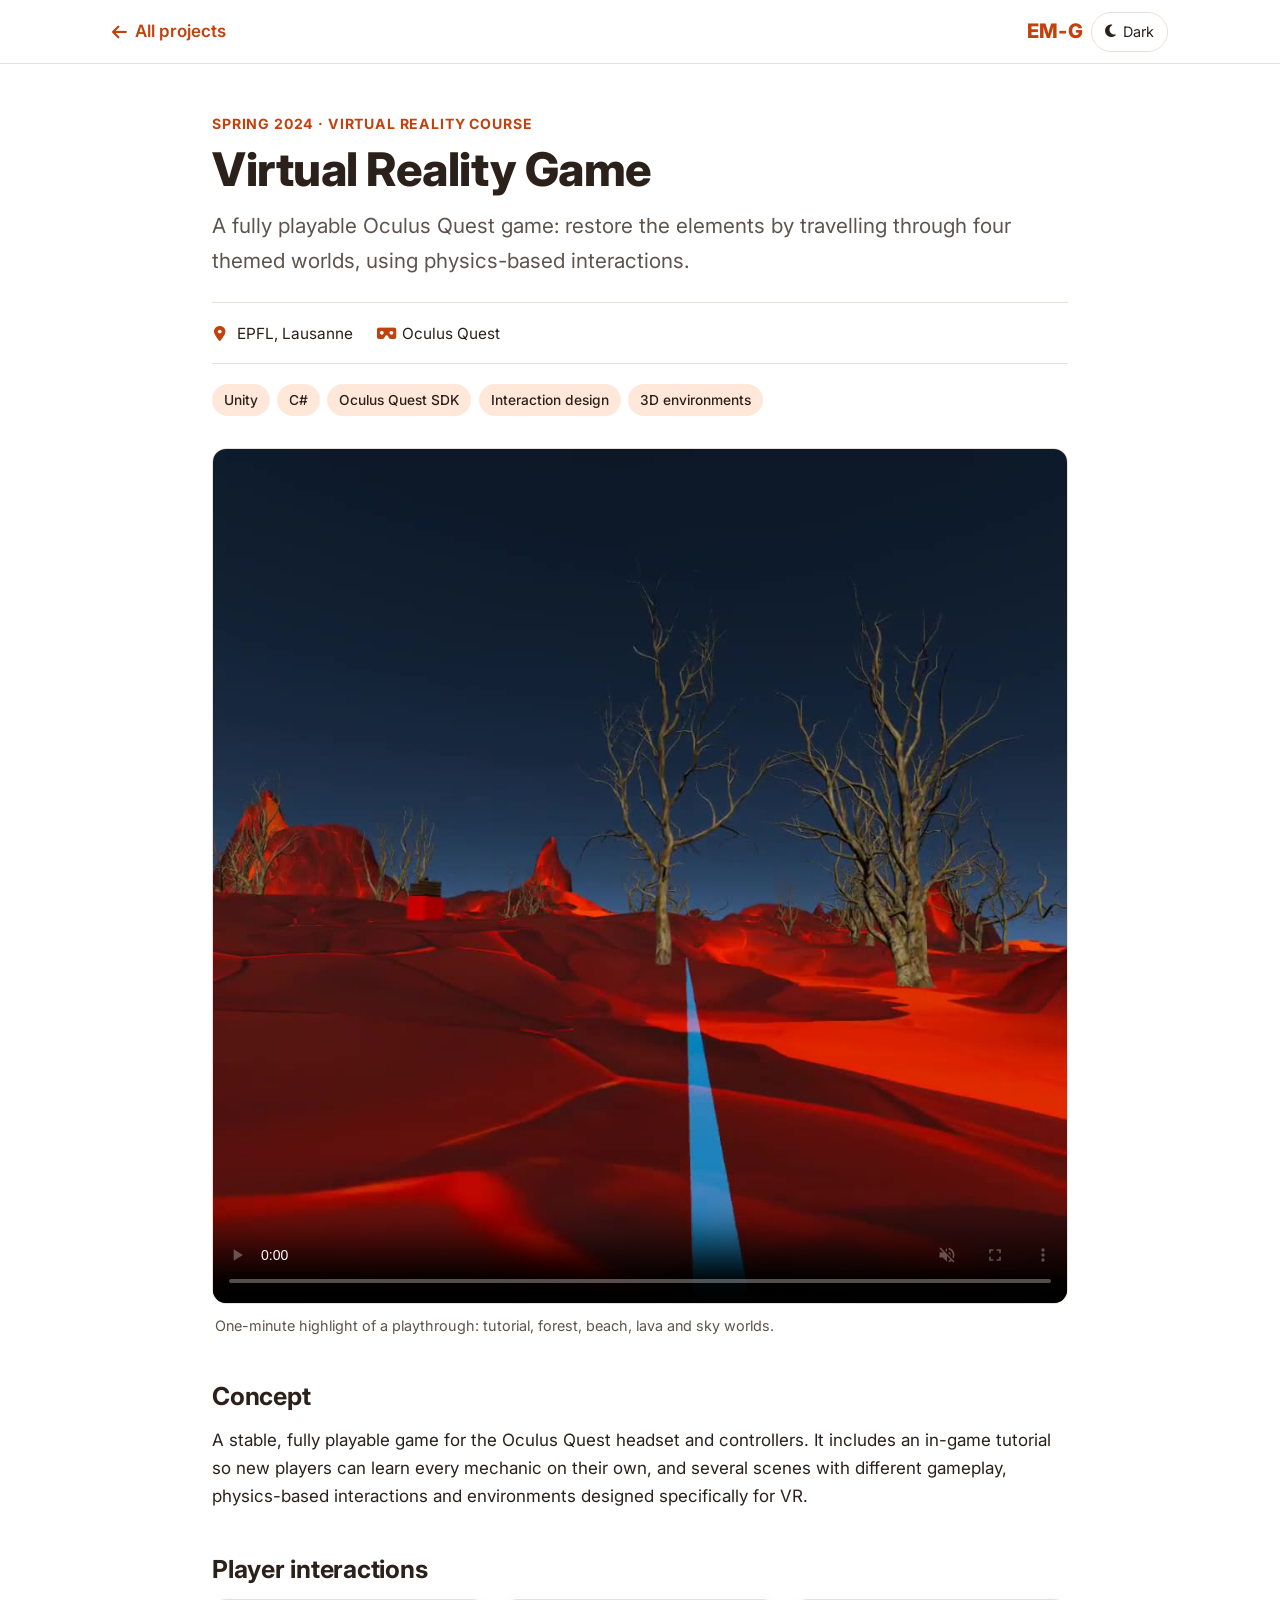
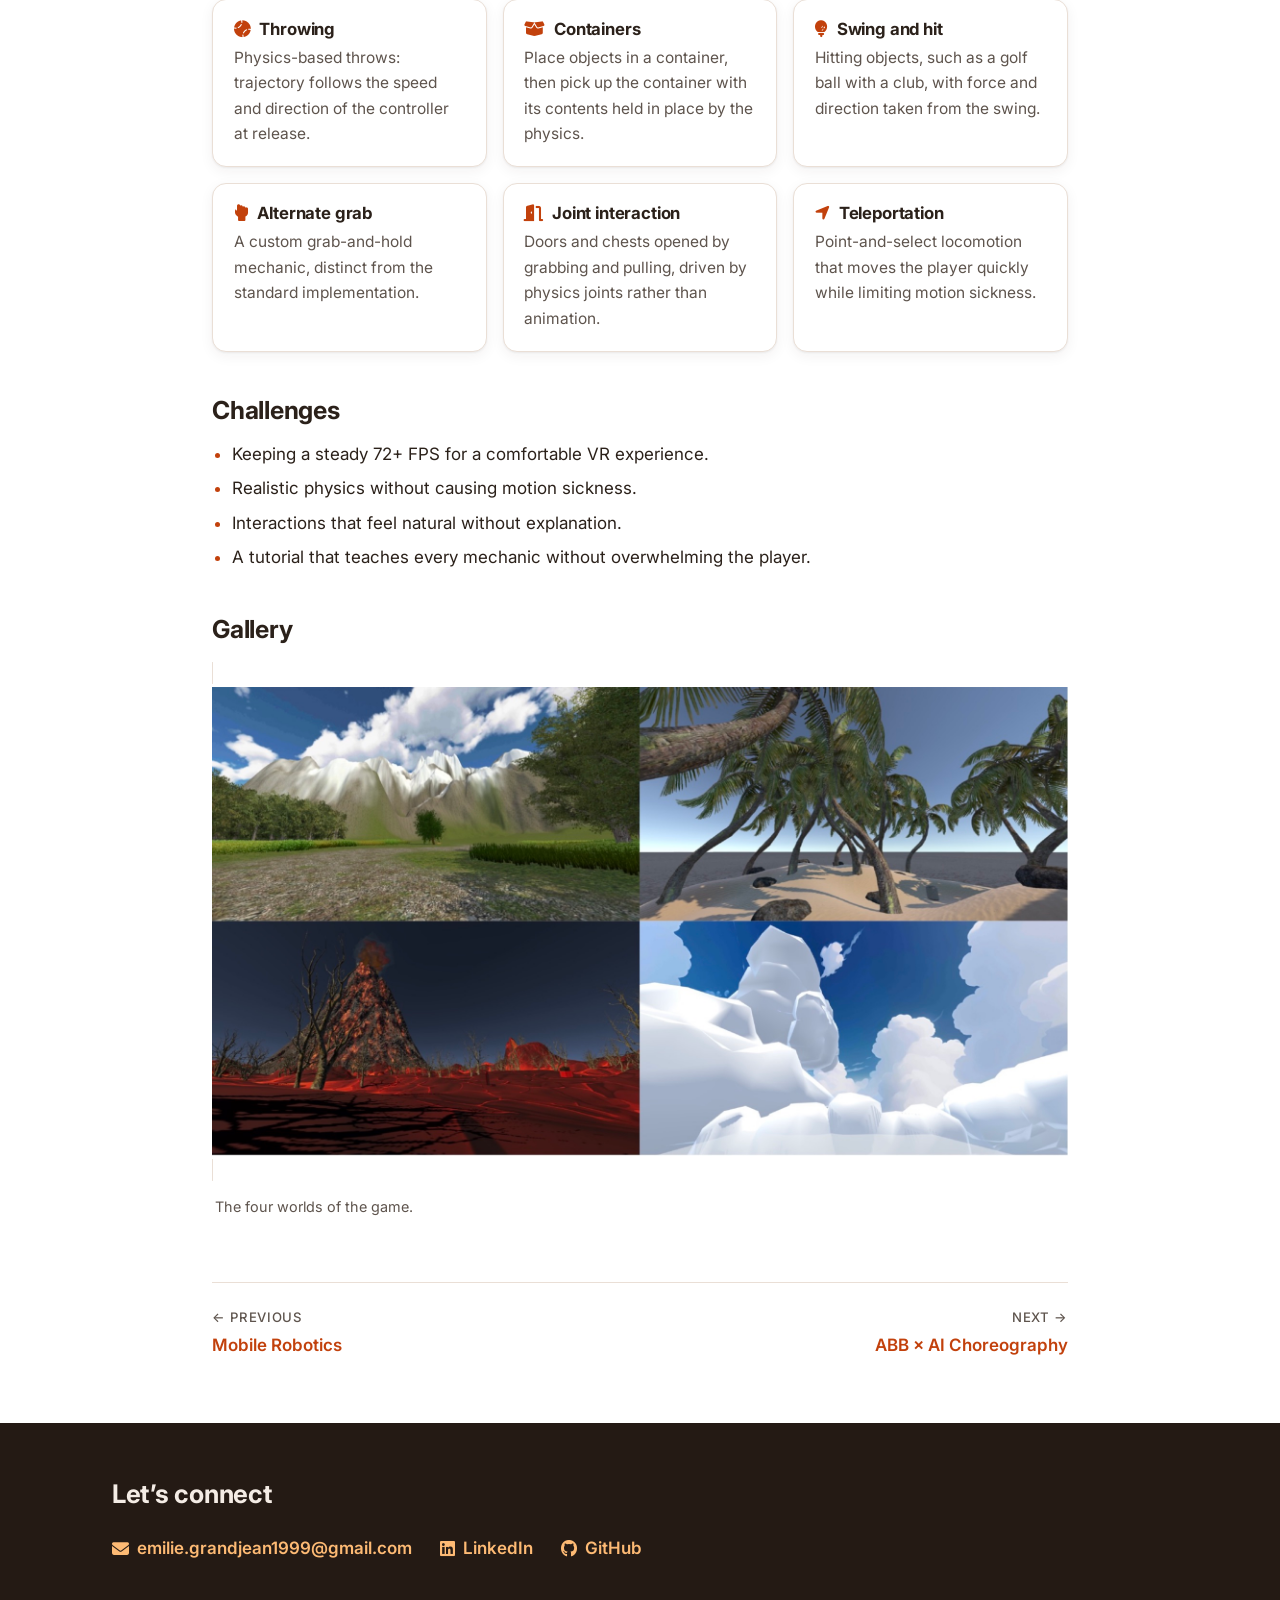
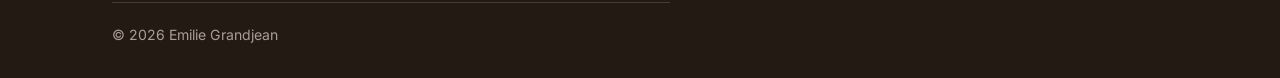
==== projects/vr-game.html @ 7945fe5a "Portfolio site: homepage, 7 project pages, web-optimised media Static site for GitHub Pages. Shared " ====
<!DOCTYPE html>
<html lang="en">
<head>
  <meta charset="UTF-8">
  <meta name="viewport" content="width=device-width, initial-scale=1">
  <title>Virtual Reality Game — Emilie Grandjean</title>
  <meta name="description" content="A fully playable Oculus Quest game with four themed worlds, physics-based interactions, teleportation and a self-contained tutorial. Built in Unity (C#).">
  <meta property="og:type" content="article">
  <meta property="og:title" content="Virtual Reality Game — Emilie Grandjean">
  <meta property="og:description" content="A fully playable Oculus Quest game with four themed worlds, physics-based interactions, teleportation and a self-contained tutorial. Built in Unity (C#).">
  <meta property="og:url" content="https://emiliesdgh.github.io/portfolio/projects/vr-game.html">
  <meta property="og:image" content="https://emiliesdgh.github.io/portfolio/assets/VR/vr_worlds.jpg">
  <meta name="twitter:card" content="summary_large_image">
  <link rel="icon" href="../favicon.svg" type="image/svg+xml">
  <link rel="preconnect" href="https://fonts.googleapis.com">
  <link rel="preconnect" href="https://fonts.gstatic.com" crossorigin>
  <link href="https://fonts.googleapis.com/css2?family=Inter:wght@400;500;600;700;800&display=swap" rel="stylesheet">
  <link rel="stylesheet" href="https://cdnjs.cloudflare.com/ajax/libs/font-awesome/6.5.2/css/all.min.css">
  <link rel="stylesheet" href="../css/styles.css">
  <script>(function(){var t;try{t=localStorage.getItem('theme')}catch(e){}if(!t)t=window.matchMedia('(prefers-color-scheme: dark)').matches?'dark':'light';var r=document.documentElement;r.setAttribute('data-theme',t);r.classList.add('js')})();</script>
</head>
<body>
  <a class="skip-link" href="#main">Skip to content</a>

  <header class="site-header">
    <div class="container">
      <a href="../index.html#projects" class="back-link"><i class="fas fa-arrow-left" aria-hidden="true"></i>All projects</a>
      <div class="header-right">
        <a href="../index.html" class="logo" aria-label="Emilie Grandjean — home">EM-G</a>
        <button id="theme-toggle" class="icon-btn" type="button" aria-label="Switch to dark mode">
          <i class="fas fa-moon" aria-hidden="true"></i><span class="theme-label">Dark</span>
        </button>
      </div>
    </div>
  </header>

  <main id="main" class="project">
    <div class="container">

      <p class="eyebrow">Spring 2024 · Virtual Reality course</p>
      <h1>Virtual Reality Game</h1>
      <p class="lead">A fully playable Oculus Quest game: restore the elements by travelling through four themed worlds, using physics-based interactions.</p>
      <ul class="facts">
        <li><i class="fas fa-location-dot" aria-hidden="true"></i><span>EPFL, Lausanne</span></li>
        <li><i class="fas fa-vr-cardboard" aria-hidden="true"></i><span>Oculus Quest</span></li>
      </ul>
      <ul class="tags"><li class="tag">Unity</li><li class="tag">C#</li><li class="tag">Oculus Quest SDK</li><li class="tag">Interaction design</li><li class="tag">3D environments</li></ul>
      
      <figure class="hero-media">
        <div class="media"><video src="../assets/VR/element_room_highlight.mp4" poster="../assets/VR/element_room_highlight_poster.jpg" width="1024" height="1024" muted loop playsinline preload="metadata" controls data-autoplay></video></div>
        <figcaption>One-minute highlight of a playthrough: tutorial, forest, beach, lava and sky worlds.</figcaption>
      </figure>

      <h2>Concept</h2>
      <p>A stable, fully playable game for the Oculus Quest headset and controllers. It includes an in-game tutorial so new players can learn every mechanic on their own, and several scenes with different gameplay, physics-based interactions and environments designed specifically for VR.</p>

      <h2>Player interactions</h2>
      <div class="feature-grid">
        <div class="card feature"><h3><i class="fas fa-baseball" aria-hidden="true"></i>Throwing</h3><p>Physics-based throws: trajectory follows the speed and direction of the controller at release.</p></div>
        <div class="card feature"><h3><i class="fas fa-box-open" aria-hidden="true"></i>Containers</h3><p>Place objects in a container, then pick up the container with its contents held in place by the physics.</p></div>
        <div class="card feature"><h3><i class="fas fa-golf-ball-tee" aria-hidden="true"></i>Swing and hit</h3><p>Hitting objects, such as a golf ball with a club, with force and direction taken from the swing.</p></div>
        <div class="card feature"><h3><i class="fas fa-hand-back-fist" aria-hidden="true"></i>Alternate grab</h3><p>A custom grab-and-hold mechanic, distinct from the standard implementation.</p></div>
        <div class="card feature"><h3><i class="fas fa-door-open" aria-hidden="true"></i>Joint interaction</h3><p>Doors and chests opened by grabbing and pulling, driven by physics joints rather than animation.</p></div>
        <div class="card feature"><h3><i class="fas fa-location-arrow" aria-hidden="true"></i>Teleportation</h3><p>Point-and-select locomotion that moves the player quickly while limiting motion sickness.</p></div>
      </div>

      <h2>Challenges</h2>
      <ul class="list">
        <li>Keeping a steady 72+ FPS for a comfortable VR experience.</li>
        <li>Realistic physics without causing motion sickness.</li>
        <li>Interactions that feel natural without explanation.</li>
        <li>A tutorial that teaches every mechanic without overwhelming the player.</li>
      </ul>

      <h2>Gallery</h2>
      
        <figure>
          <a class="media" href="../assets/VR/vr_worlds.jpg" target="_blank" rel="noopener"><img src="../assets/VR/vr_worlds.jpg" alt="Four panels showing the forest, beach, lava and cloud worlds" width="1782" height="976" loading="lazy"></a>
          <figcaption>The four worlds of the game.</figcaption>
        </figure>
      <nav class="project-nav" aria-label="More projects">
        <a class="prev" href="mobile-robotics.html"><span>← Previous</span>Mobile Robotics</a>
        <a class="next" href="abb-choreography.html"><span>Next →</span>ABB × AI Choreography</a>
      </nav>
    </div>
  </main>

  <footer class="site-footer">
    <div class="container">
      <h2>Let’s connect</h2>
      <div class="links">
        <a href="mailto:emilie.grandjean1999@gmail.com"><i class="fas fa-envelope" aria-hidden="true"></i>emilie.grandjean1999@gmail.com</a>
        <a href="https://www.linkedin.com/in/emilie-grandjean-032227279/" target="_blank" rel="noopener"><i class="fab fa-linkedin" aria-hidden="true"></i>LinkedIn</a>
        <a href="https://github.com/emiliesdgh" target="_blank" rel="noopener"><i class="fab fa-github" aria-hidden="true"></i>GitHub</a>
      </div>
      <p class="copy">© <span id="year">2026</span> Emilie Grandjean</p>
    </div>
  </footer>

  <script src="../js/main.js"></script>
</body>
</html>
---- css/styles.css ----
/* ==========================================================================
   Emilie Grandjean — Portfolio
   One stylesheet shared by every page.
   ========================================================================== */

/* ---------- Design tokens ---------- */
:root {
  --bg: #ffffff;
  --bg-alt: #fdf5ef;
  --surface: #ffffff;
  --text: #2b211a;
  --muted: #5e544d;
  --border: #eadfd6;
  --accent: #c2410c;          /* text/links: 5.2:1 on white (WCAG AA) */
  --accent-hover: #9a3412;
  --accent-soft: #ffe8d9;     /* tag backgrounds */
  --on-accent: #ffffff;
  --hero-from: #fde4d5;
  --hero-to: #f7b08a;
  --shadow: 0 1px 2px rgba(43, 33, 26, .06), 0 4px 14px rgba(43, 33, 26, .06);
  --shadow-lg: 0 10px 30px rgba(43, 33, 26, .12);
  --radius: 14px;
  --maxw: 1120px;
  --header-h: 64px;
  color-scheme: light;
}

:root[data-theme="dark"] {
  --bg: #15110e;
  --bg-alt: #1c1714;
  --surface: #221c18;
  --text: #f4ece5;
  --muted: #bcb0a6;
  --border: #3a302a;
  --accent: #fb923c;
  --accent-hover: #fdba74;
  --accent-soft: #3d2416;
  --on-accent: #1a0f08;
  --hero-from: #2a1a12;
  --hero-to: #4a2615;
  --shadow: 0 1px 2px rgba(0, 0, 0, .4);
  --shadow-lg: 0 10px 30px rgba(0, 0, 0, .5);
  color-scheme: dark;
}

/* ---------- Base ---------- */
*, *::before, *::after { box-sizing: border-box; }
* { margin: 0; }

html { scroll-behavior: smooth; -webkit-text-size-adjust: 100%; }
@media (prefers-reduced-motion: reduce) { html { scroll-behavior: auto; } }

body {
  font-family: "Inter", -apple-system, BlinkMacSystemFont, "Segoe UI", Roboto, sans-serif;
  font-size: 1.0625rem;
  line-height: 1.65;
  color: var(--text);
  background: var(--bg);
  transition: background-color .25s ease, color .25s ease;
}

img, video { display: block; max-width: 100%; height: auto; }
a { color: var(--accent); text-underline-offset: 3px; }
a:hover { color: var(--accent-hover); }
h1, h2, h3 { line-height: 1.2; letter-spacing: -.01em; }
p + p { margin-top: .9em; }
code { font-size: .92em; background: var(--bg-alt); border: 1px solid var(--border); border-radius: 5px; padding: .05em .35em; overflow-wrap: anywhere; }
:focus-visible { outline: 3px solid var(--accent); outline-offset: 3px; border-radius: 4px; }

.skip-link {
  position: absolute; left: -9999px; top: 0; z-index: 2000;
  background: var(--accent); color: var(--on-accent); padding: .6rem 1rem;
}
.skip-link:focus { left: 1rem; top: 1rem; }

.container { max-width: var(--maxw); margin: 0 auto; padding: 0 1.25rem; }
@media (min-width: 768px) { .container { padding: 0 2rem; } }

/* ---------- Header / navigation ---------- */
.site-header {
  position: sticky; top: 0; z-index: 1000;
  height: var(--header-h);
  background: color-mix(in srgb, var(--bg) 88%, transparent);
  backdrop-filter: saturate(140%) blur(10px);
  -webkit-backdrop-filter: saturate(140%) blur(10px);
  border-bottom: 1px solid var(--border);
}
.site-header .container {
  height: 100%; display: flex; align-items: center; justify-content: space-between; gap: 1rem;
}
.logo { font-weight: 800; font-size: 1.25rem; color: var(--accent); text-decoration: none; letter-spacing: .02em; }
.header-right { display: flex; align-items: center; gap: .5rem; }

.nav-links { display: flex; gap: 1.75rem; list-style: none; padding: 0; }
.nav-links a { color: var(--text); text-decoration: none; font-weight: 500; font-size: .98rem; }
.nav-links a:hover, .nav-links a.active { color: var(--accent); }

.icon-btn {
  display: inline-flex; align-items: center; justify-content: center; gap: .45rem;
  min-width: 40px; height: 40px; padding: 0 .8rem;
  border: 1px solid var(--border); border-radius: 999px;
  background: var(--surface); color: var(--text);
  font: inherit; font-size: .9rem; cursor: pointer;
  transition: border-color .2s ease, color .2s ease;
}
.icon-btn:hover { border-color: var(--accent); color: var(--accent); }
.menu-toggle { display: none; }

.back-link { display: inline-flex; align-items: center; gap: .5rem; font-weight: 600; text-decoration: none; }

@media (max-width: 820px) {
  .menu-toggle { display: inline-flex; }
  .nav-links {
    display: none;
    position: absolute; top: var(--header-h); left: 0; right: 0;
    flex-direction: column; gap: 0;
    background: var(--bg); border-bottom: 1px solid var(--border); box-shadow: var(--shadow-lg);
  }
  .nav-links.open { display: flex; }
  .nav-links a { display: block; padding: .9rem 1.25rem; border-top: 1px solid var(--border); }
  .theme-label { display: none; }
}

/* ---------- Sections ---------- */
section[id], .project h2 { scroll-margin-top: calc(var(--header-h) + 16px); }
.section { padding: 4.5rem 0; }
.section.alt { background: var(--bg-alt); }
.section-title { font-size: clamp(1.75rem, 4vw, 2.25rem); font-weight: 800; margin-bottom: 2rem; }
.section-title:has(+ .section-intro) { margin-bottom: .6rem; }
.section-intro { color: var(--muted); max-width: 70ch; margin-bottom: 2.25rem; }

/* ---------- Hero ---------- */
.hero {
  background: linear-gradient(135deg, var(--hero-from) 0%, var(--hero-to) 100%);
  padding: 4rem 0 4.5rem;
}
.hero .container { display: grid; grid-template-columns: 260px 1fr; gap: 3rem; align-items: center; }
.profile-pic {
  width: 260px; height: 260px; object-fit: cover; object-position: 50% 20%;
  border-radius: 50%; border: 4px solid rgba(255, 255, 255, .8); box-shadow: var(--shadow-lg);
}
.hero h1 { font-size: clamp(2.4rem, 6vw, 3.75rem); font-weight: 800; letter-spacing: -.02em; }
.hero .role { font-size: clamp(1.15rem, 2.4vw, 1.45rem); font-weight: 600; margin-top: .4rem; }
.hero .quote { font-style: italic; margin-top: .9rem; color: var(--text); opacity: .85; }
.hero .meta-line { margin-top: .9rem; display: flex; flex-wrap: wrap; gap: .4rem 1.25rem; font-size: .98rem; }
.hero .meta-line i { color: var(--accent); margin-right: .35rem; }
.hero-actions { display: flex; flex-wrap: wrap; gap: .75rem; margin-top: 1.75rem; }

.btn {
  display: inline-flex; align-items: center; gap: .5rem;
  padding: .7rem 1.2rem; border-radius: 999px;
  font-weight: 600; font-size: .98rem; text-decoration: none;
  border: 2px solid var(--accent); transition: background-color .2s ease, color .2s ease, transform .2s ease;
}
.btn-primary { background: var(--accent); color: var(--on-accent); }
.btn-primary:hover { background: var(--accent-hover); border-color: var(--accent-hover); color: var(--on-accent); }
.btn-ghost { background: color-mix(in srgb, var(--bg) 70%, transparent); color: var(--text); border-color: transparent; }
.btn-ghost:hover { color: var(--accent); }
.btn:active { transform: translateY(1px); }

@media (max-width: 760px) {
  .hero { padding: 2.5rem 0 3rem; }
  .hero .container { grid-template-columns: 1fr; text-align: center; gap: 1.5rem; }
  .profile-pic { width: 180px; height: 180px; margin: 0 auto; }
  .hero .meta-line, .hero-actions { justify-content: center; }
}

/* ---------- About ---------- */
.about p { max-width: 72ch; font-size: 1.1rem; }

/* ---------- Cards (shared) ---------- */
.card {
  background: var(--surface); border: 1px solid var(--border); border-radius: var(--radius);
  box-shadow: var(--shadow);
}

/* ---------- Timeline (experience, recognition) ---------- */
.timeline { display: grid; gap: 1.25rem; }
.entry { padding: 1.5rem 1.6rem; border-left: 4px solid var(--accent); }
.entry-head { display: flex; flex-wrap: wrap; justify-content: space-between; gap: .4rem 1rem; align-items: baseline; }
.entry h3 { font-size: 1.2rem; }
.entry .org { font-weight: 600; color: var(--muted); }
.entry .date {
  font-size: .88rem; font-weight: 600; color: var(--muted);
  background: var(--bg-alt); border: 1px solid var(--border); border-radius: 999px; padding: .2rem .75rem; white-space: nowrap;
}
.entry .place { font-size: .92rem; color: var(--muted); margin-top: .2rem; }
.entry ul { margin-top: .75rem; padding-left: 1.2rem; }
.entry li + li { margin-top: .35rem; }
.entry li::marker { color: var(--accent); }

/* ---------- Projects grid ---------- */
.projects-grid { display: grid; gap: 1.5rem; grid-template-columns: repeat(auto-fill, minmax(min(100%, 320px), 1fr)); }
.project-card {
  display: flex; flex-direction: column; overflow: hidden; text-decoration: none; color: inherit;
  transition: transform .2s ease, box-shadow .2s ease, border-color .2s ease;
}
.project-card:hover { transform: translateY(-4px); box-shadow: var(--shadow-lg); border-color: var(--accent); color: inherit; }
.project-card .thumb { aspect-ratio: 16 / 10; width: 100%; object-fit: cover; background: var(--bg-alt); }
.project-card .body { padding: 1.25rem 1.35rem 1.4rem; display: flex; flex-direction: column; gap: .55rem; flex: 1; }
.project-card .when { font-size: .85rem; font-weight: 600; color: var(--accent); text-transform: uppercase; letter-spacing: .04em; }
.project-card h3 { font-size: 1.2rem; }
.project-card p { color: var(--muted); font-size: .98rem; }
.project-card .more { margin-top: auto; padding-top: .4rem; font-weight: 600; color: var(--accent); }
.project-card .more i { transition: transform .2s ease; }
.project-card:hover .more i { transform: translateX(4px); }

.note { margin-top: 2rem; color: var(--muted); font-size: .98rem; }

/* ---------- Tags ---------- */
.tags { display: flex; flex-wrap: wrap; gap: .45rem; list-style: none; padding: 0; }
.tag {
  background: var(--accent-soft); color: var(--text);
  padding: .28rem .75rem; border-radius: 999px; font-size: .86rem; font-weight: 500;
}

/* ---------- Education ---------- */
.edu-grid { display: grid; gap: 1.5rem; grid-template-columns: repeat(auto-fit, minmax(min(100%, 320px), 1fr)); }
.edu { padding: 1.6rem; }
.edu .icon { font-size: 1.9rem; color: var(--accent); margin-bottom: .75rem; }
.edu h3 { font-size: 1.2rem; }
.edu .school { font-weight: 600; margin-top: .25rem; }
.edu .date { color: var(--muted); font-size: .95rem; }
.edu .grade { display: inline-block; margin-top: .8rem; padding: .25rem .8rem; border-radius: 999px; background: var(--accent); color: var(--on-accent); font-weight: 600; font-size: .9rem; }
.edu .courses { margin-top: .8rem; color: var(--muted); font-size: .96rem; }

/* ---------- Skills ---------- */
.skills-grid { display: grid; gap: 1.25rem; grid-template-columns: repeat(auto-fit, minmax(min(100%, 300px), 1fr)); }
.skill-group { padding: 1.4rem 1.5rem; }
.skill-group h3 { font-size: 1.05rem; margin-bottom: .8rem; display: flex; align-items: center; gap: .6rem; }
.skill-group h3 i { color: var(--accent); width: 1.2em; text-align: center; }

.languages { display: flex; flex-wrap: wrap; gap: 1rem; margin-top: 2.5rem; }
.language { padding: 1rem 1.4rem; display: flex; align-items: center; gap: .75rem; }
.language .name { font-weight: 700; }
.language .level { color: var(--muted); font-size: .92rem; }

/* ---------- Footer ---------- */
.site-footer { background: #241a14; color: #f4ece5; padding: 3.5rem 0 2rem; }
:root[data-theme="dark"] .site-footer { background: #0e0b09; }
.site-footer h2 { font-size: 1.6rem; margin-bottom: .6rem; }
.site-footer p { color: #d6cbc2; max-width: 62ch; }
.site-footer .links { display: flex; flex-wrap: wrap; gap: .75rem 1.75rem; margin-top: 1.5rem; }
.site-footer a { color: #fdba74; text-decoration: none; display: inline-flex; align-items: center; gap: .5rem; font-weight: 600; min-width: 0; overflow-wrap: anywhere; }
.site-footer a:hover { color: #ffffff; }
.site-footer .copy { margin-top: 2.5rem; padding-top: 1.25rem; border-top: 1px solid rgba(255, 255, 255, .15); font-size: .88rem; color: #a99d94; }

/* ==========================================================================
   Project pages
   ========================================================================== */
.project { padding: 3rem 0 4rem; }
.project .container { max-width: 920px; }
.eyebrow { font-size: .88rem; font-weight: 700; color: var(--accent); text-transform: uppercase; letter-spacing: .06em; }
.project h1 { font-size: clamp(2rem, 5vw, 2.9rem); font-weight: 800; margin-top: .4rem; }
.project .lead { font-size: clamp(1.1rem, 2.2vw, 1.3rem); color: var(--muted); margin-top: .75rem; max-width: 62ch; }

.facts { display: flex; flex-wrap: wrap; gap: .5rem 1.5rem; list-style: none; padding: 1.1rem 0; margin: 1.5rem 0 1.25rem; border-top: 1px solid var(--border); border-bottom: 1px solid var(--border); font-size: .96rem; }
.facts li { display: flex; align-items: center; gap: .5rem; }
.facts i { color: var(--accent); width: 1.1em; text-align: center; }

.project h2 { font-size: 1.55rem; margin: 2.75rem 0 .9rem; }
.project h3 { font-size: 1.15rem; margin: 1.5rem 0 .4rem; }
.project ul.list { padding-left: 1.25rem; }
.project ul.list li + li { margin-top: .4rem; }
.project ul.list li::marker { color: var(--accent); }
.project ol.steps { padding-left: 1.4rem; }
.project ol.steps li + li { margin-top: .4rem; }
.project ol + p, .project ul + p { margin-top: 1rem; }

.feature-grid { display: grid; gap: 1rem; grid-template-columns: repeat(auto-fit, minmax(min(100%, 250px), 1fr)); }
.feature { padding: 1.2rem 1.3rem; }
.feature h3 { margin: 0 0 .35rem; font-size: 1.05rem; display: flex; gap: .55rem; align-items: center; }
.feature h3 i { color: var(--accent); }
.feature p, .feature li { color: var(--muted); font-size: .97rem; }

.callout { padding: 1.3rem 1.5rem; background: var(--accent-soft); border-radius: var(--radius); margin: 1.5rem 0; }
.callout h3 { margin-top: 0; }

/* Media */
figure { margin: 0; }
.media { overflow: hidden; border-radius: var(--radius); background: var(--bg-alt); border: 1px solid var(--border); }
.media img, .media video { width: 100%; }
figcaption { font-size: .9rem; color: var(--muted); padding: .65rem .2rem 0; }
.hero-media { margin: 2rem 0 .5rem; }
.hero-media.portrait .media { max-width: 420px; margin: 0 auto; }
.hero-media.portrait figcaption { text-align: center; }

.gallery { display: grid; gap: 1.25rem; grid-template-columns: repeat(auto-fit, minmax(min(100%, 260px), 1fr)); margin-top: 1rem; }
.gallery.two { grid-template-columns: repeat(auto-fit, minmax(min(100%, 340px), 1fr)); }
.gallery .media img { aspect-ratio: 4 / 3; object-fit: cover; }
.gallery .media.contain img { object-fit: contain; background: #fff; }
.gallery a.media { display: block; }
.wide-figure { margin-top: 1.25rem; }
.wide-figure .media img { background: #fff; }

/* Prev / next */
.project-nav { display: flex; justify-content: space-between; gap: 1rem; flex-wrap: wrap; margin-top: 4rem; padding-top: 1.5rem; border-top: 1px solid var(--border); }
.project-nav a { text-decoration: none; font-weight: 600; display: inline-flex; flex-direction: column; gap: .15rem; max-width: 48%; }
.project-nav a span { font-size: .82rem; color: var(--muted); font-weight: 500; text-transform: uppercase; letter-spacing: .05em; }
.project-nav .next { margin-left: auto; text-align: right; }

/* ---------- Reveal on scroll (only when JS is running) ---------- */
.js .reveal { opacity: 0; transform: translateY(18px); transition: opacity .6s ease, transform .6s ease; }
.js .reveal.visible { opacity: 1; transform: none; }
@media (prefers-reduced-motion: reduce) {
  .js .reveal { opacity: 1; transform: none; transition: none; }
  .project-card, .project-card:hover { transform: none; }
}
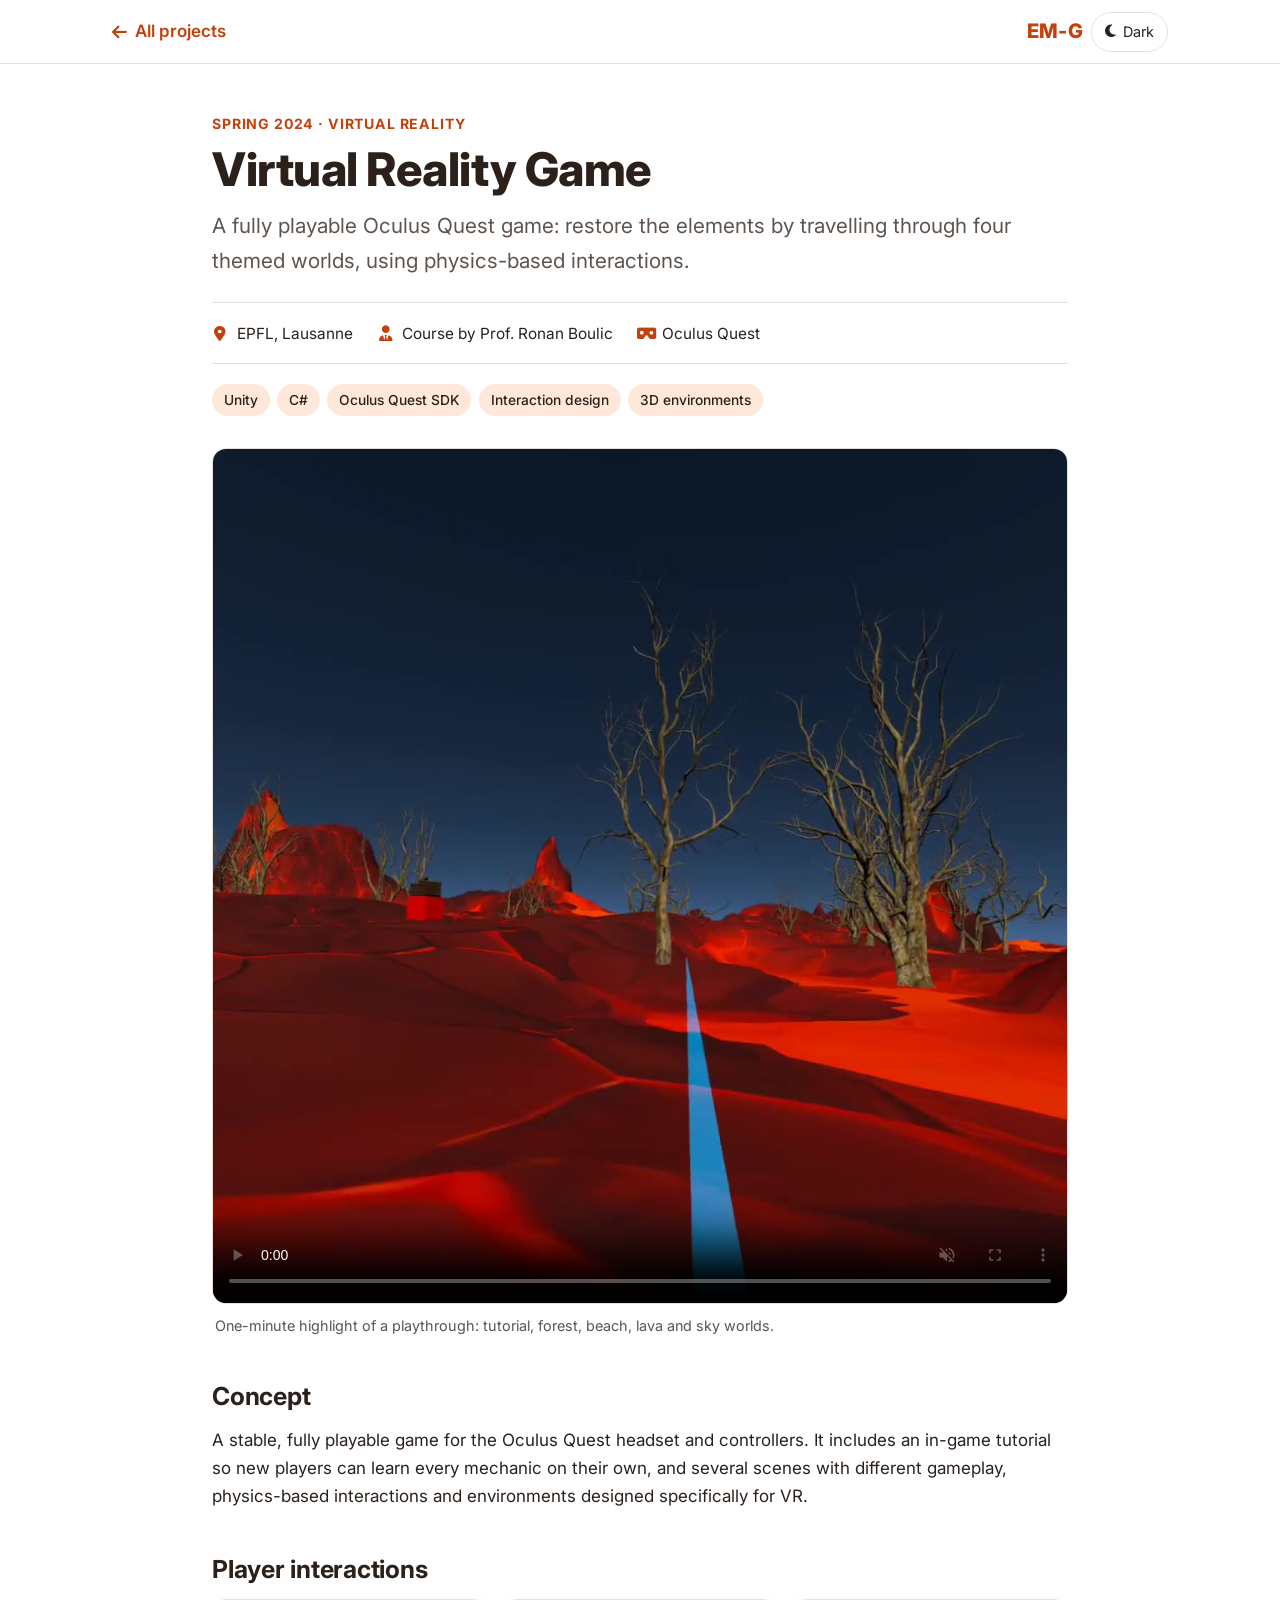
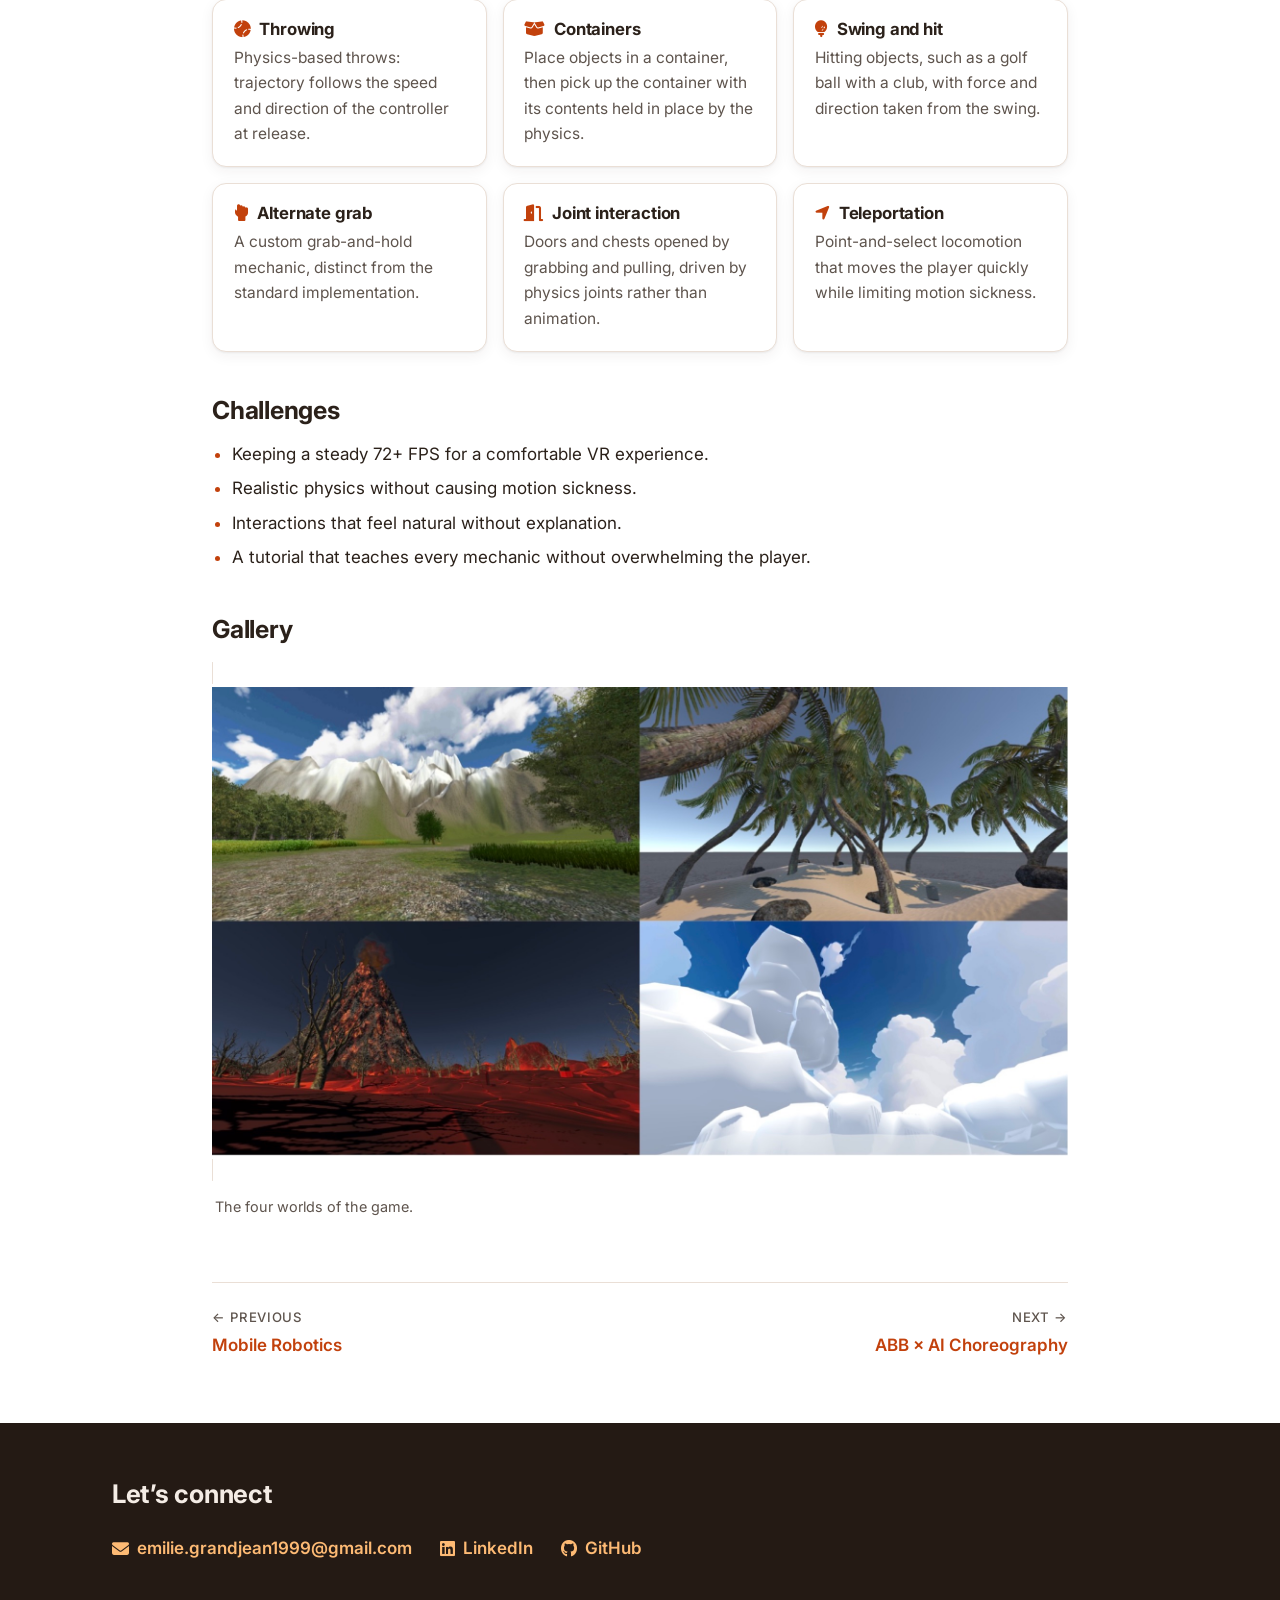
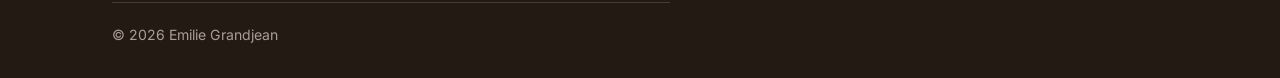
==== commit 455e226d: "detailling" ====
--- a/projects/vr-game.html
+++ b/projects/vr-game.html
@@ -37,11 +37,13 @@
   <main id="main" class="project">
     <div class="container">
 
-      <p class="eyebrow">Spring 2024 · Virtual Reality course</p>
+      <!-- <p class="eyebrow">Spring 2024 · Virtual Reality</p>  course</p> -->
+      <p class="eyebrow">Spring 2024 · Virtual Reality</p>
       <h1>Virtual Reality Game</h1>
       <p class="lead">A fully playable Oculus Quest game: restore the elements by travelling through four themed worlds, using physics-based interactions.</p>
       <ul class="facts">
         <li><i class="fas fa-location-dot" aria-hidden="true"></i><span>EPFL, Lausanne</span></li>
+        <li><i class="fas fa-user-tie" aria-hidden="true"></i><span>Course by Prof. Ronan Boulic</span></li>
         <li><i class="fas fa-vr-cardboard" aria-hidden="true"></i><span>Oculus Quest</span></li>
       </ul>
       <ul class="tags"><li class="tag">Unity</li><li class="tag">C#</li><li class="tag">Oculus Quest SDK</li><li class="tag">Interaction design</li><li class="tag">3D environments</li></ul>
